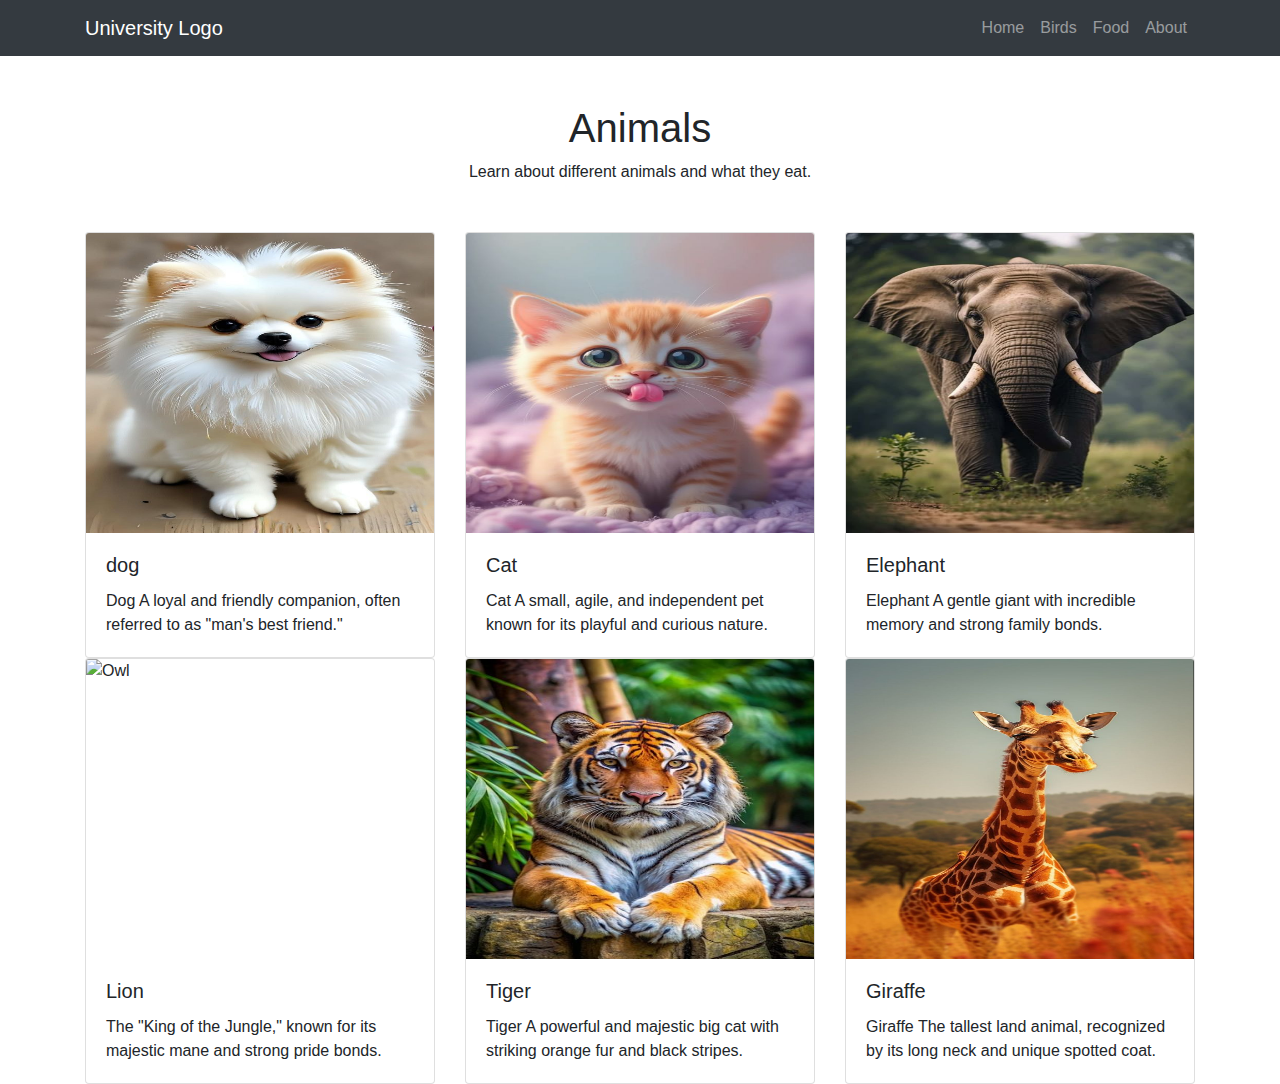
==== index.html @ b8bb4c7c "Add files via upload" ====
<!DOCTYPE html>
<html lang="en">
<head>
    <meta charset="UTF-8">
    <meta name="viewport" content="width=device-width, initial-scale=1.0">
    <title>Animals</title>
    <link rel="stylesheet" href="https://stackpath.bootstrapcdn.com/bootstrap/4.5.2/css/bootstrap.min.css">
    <link rel="stylesheet" href="styles.css">
</head>
<body>
    <!-- Navbar -->
    <nav class="navbar navbar-expand-lg navbar-dark bg-dark">
        <div class="container">
            <a class="navbar-brand" href="index.html">University Logo</a>
            <button class="navbar-toggler" type="button" data-toggle="collapse" data-target="#navbarNav" aria-controls="navbarNav" aria-expanded="false" aria-label="Toggle navigation">
                <span class="navbar-toggler-icon"></span>
            </button>
            <div class="collapse navbar-collapse" id="navbarNav">
                <ul class="navbar-nav ml-auto">
                    <li class="nav-item">
                        <a class="nav-link" href="index.html">Home</a>
                    </li>
                    <li class="nav-item">
                        <a class="nav-link" href="birds.html">Birds</a>
                    </li>
                    <li class="nav-item">
                        <a class="nav-link" href="food.html">Food</a>
                    </li>
                    <li class="nav-item">
                        <a class="nav-link" href="about.html">About</a>
                    </li>
                </ul>
            </div>
        </div>
    </nav>

    <!-- Header -->
    <header class="text-center my-5">
        <h1>Animals</h1>
        <p>Learn about different animals and what they eat.</p>
    </header>

    <!-- Animals Content -->
     <section class="content">
        <div class="container">
            
            <div class="row g-4">
                <!-- Card 1 -->
                <div class="col-md-4">
                    <div class="card h-100">
                        <img src="dog.jpg" class="card-img-top" alt="Parrot" height="300px">
                        <div class="card-body">
                            <h5 class="card-title">dog</h5>
                            <p class="card-text">Dog A loyal and friendly companion, often referred to as "man's best friend."</p>
                        </div>
                    </div>
                </div>
                <!-- Card 2 -->
                <div class="col-md-4">
                    <div class="card h-100">
                        <img src="cat.jpg" class="card-img-top" alt="Eagle" height="300px">
                        <div class="card-body">
                            <h5 class="card-title">Cat</h5>
                            <p class="card-text">Cat A small, agile, and independent pet known for its playful and curious nature.</p>
                        </div>
                    </div>
                </div>
                <!-- Card 3 -->
                <div class="col-md-4">
                    <div class="card h-100">
                        <img src="elephant.jpg" class="card-img-top" alt="Peacock" height="300px">
                        <div class="card-body">
                            <h5 class="card-title">Elephant</h5>
                            <p class="card-text">Elephant A gentle giant with incredible memory and strong family bonds.</p>
                        </div>
                    </div>
                </div>
                <!-- Card 4 -->
                <div class="col-md-4">
                    <div class="card h-100">
                        <img src="lion.jpg" class="card-img-top" alt="Owl"  height="300px">
                        <div class="card-body">
                            <h5 class="card-title">Lion</h5>
                            <p class="card-text">The "King of the Jungle," known for its majestic mane and strong pride bonds.</p>
                        </div>
                    </div>
                </div>
                <!-- Card 5 -->
                <div class="col-md-4">
                    <div class="card h-100">
                        <img src="tiger.jpg" class="card-img-top" alt="Flamingo" height="300px">
                        <div class="card-body">
                            <h5 class="card-title">Tiger</h5>
                            <p class="card-text">Tiger A powerful and majestic big cat with striking orange fur and black stripes.</p>
                        </div>
                    </div>
                </div>
                <!-- Card 6 -->
                <div class="col-md-4">
                    <div class="card h-100">
                        <img src="giraffe.jpg" class="card-img-top" alt="Penguin" height="300px;">
                        <div class="card-body">
                            <h5 class="card-title">Giraffe</h5>
                            <p class="card-text">Giraffe The tallest land animal, recognized by its long neck and unique spotted coat.</p>
                        </div>
                    </div>
                </div>
            </div>
        </div>
    </section>
    <!-- Optional Bootstrap JS and jQuery (for responsive features) -->
    <script src="https://code.jquery.com/jquery-3.5.1.slim.min.js"></script>
    <script src="https://cdn.jsdelivr.net/npm/@popperjs/core@2.5.2/dist/umd/popper.min.js"></script>
    <script src="https://stackpath.bootstrapcdn.com/bootstrap/4.5.2/js/bootstrap.min.js"></script>
</body>
</html>
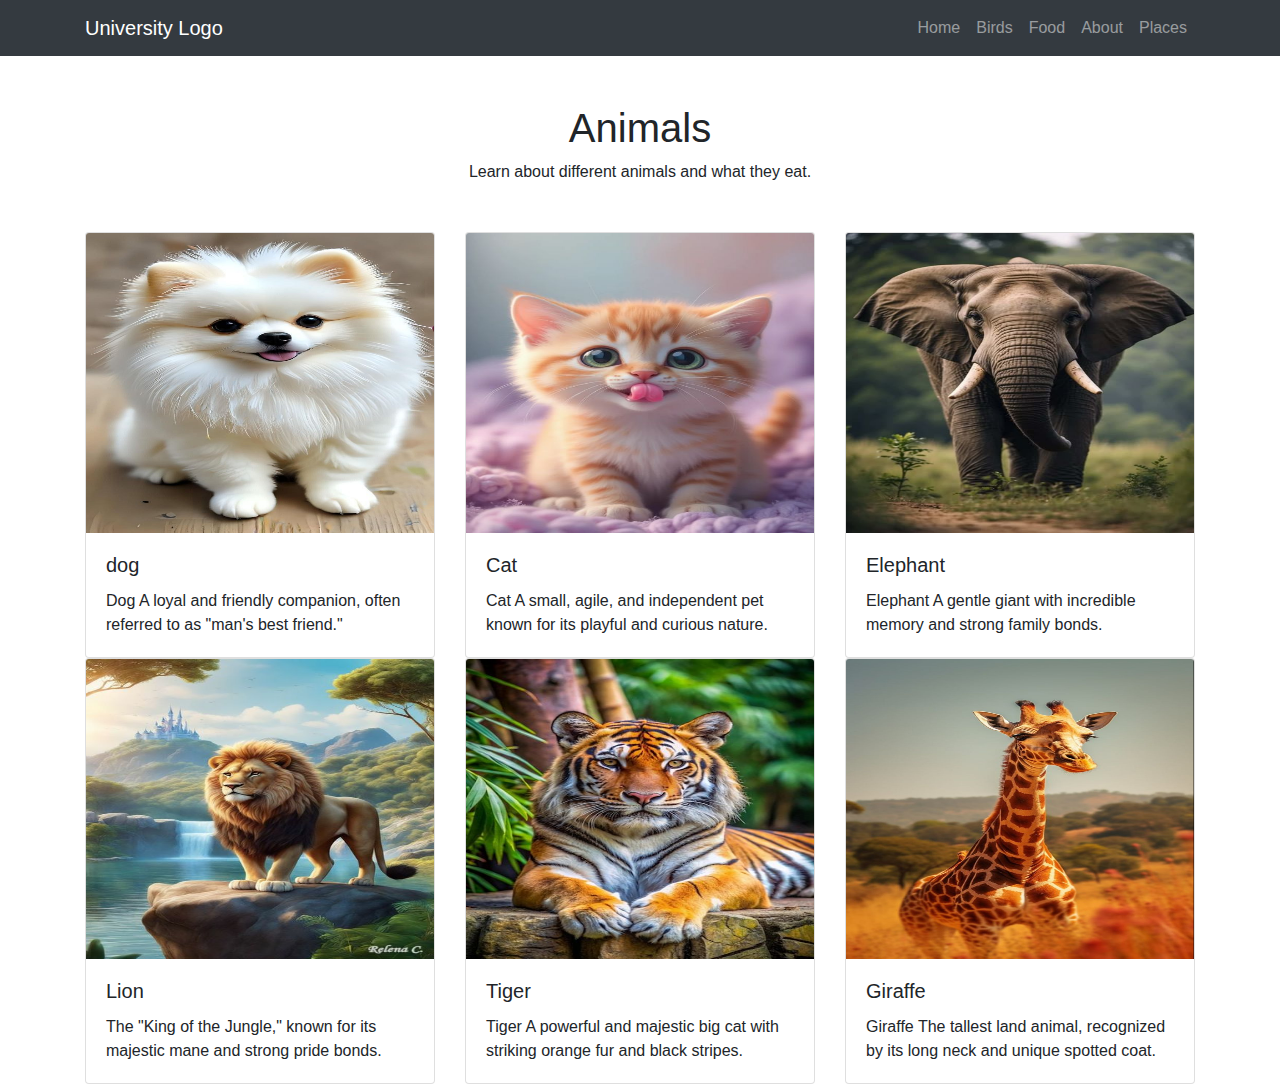
==== commit 9369f1e1: "Update index.html" ====
--- a/index.html
+++ b/index.html
@@ -28,6 +28,9 @@
                     </li>
                     <li class="nav-item">
                         <a class="nav-link" href="about.html">About</a>
+                    </li>
+                     <li class="nav-item">
+                        <a class="nav-link" href="places.html">Places</a>
                     </li>
                 </ul>
             </div>
